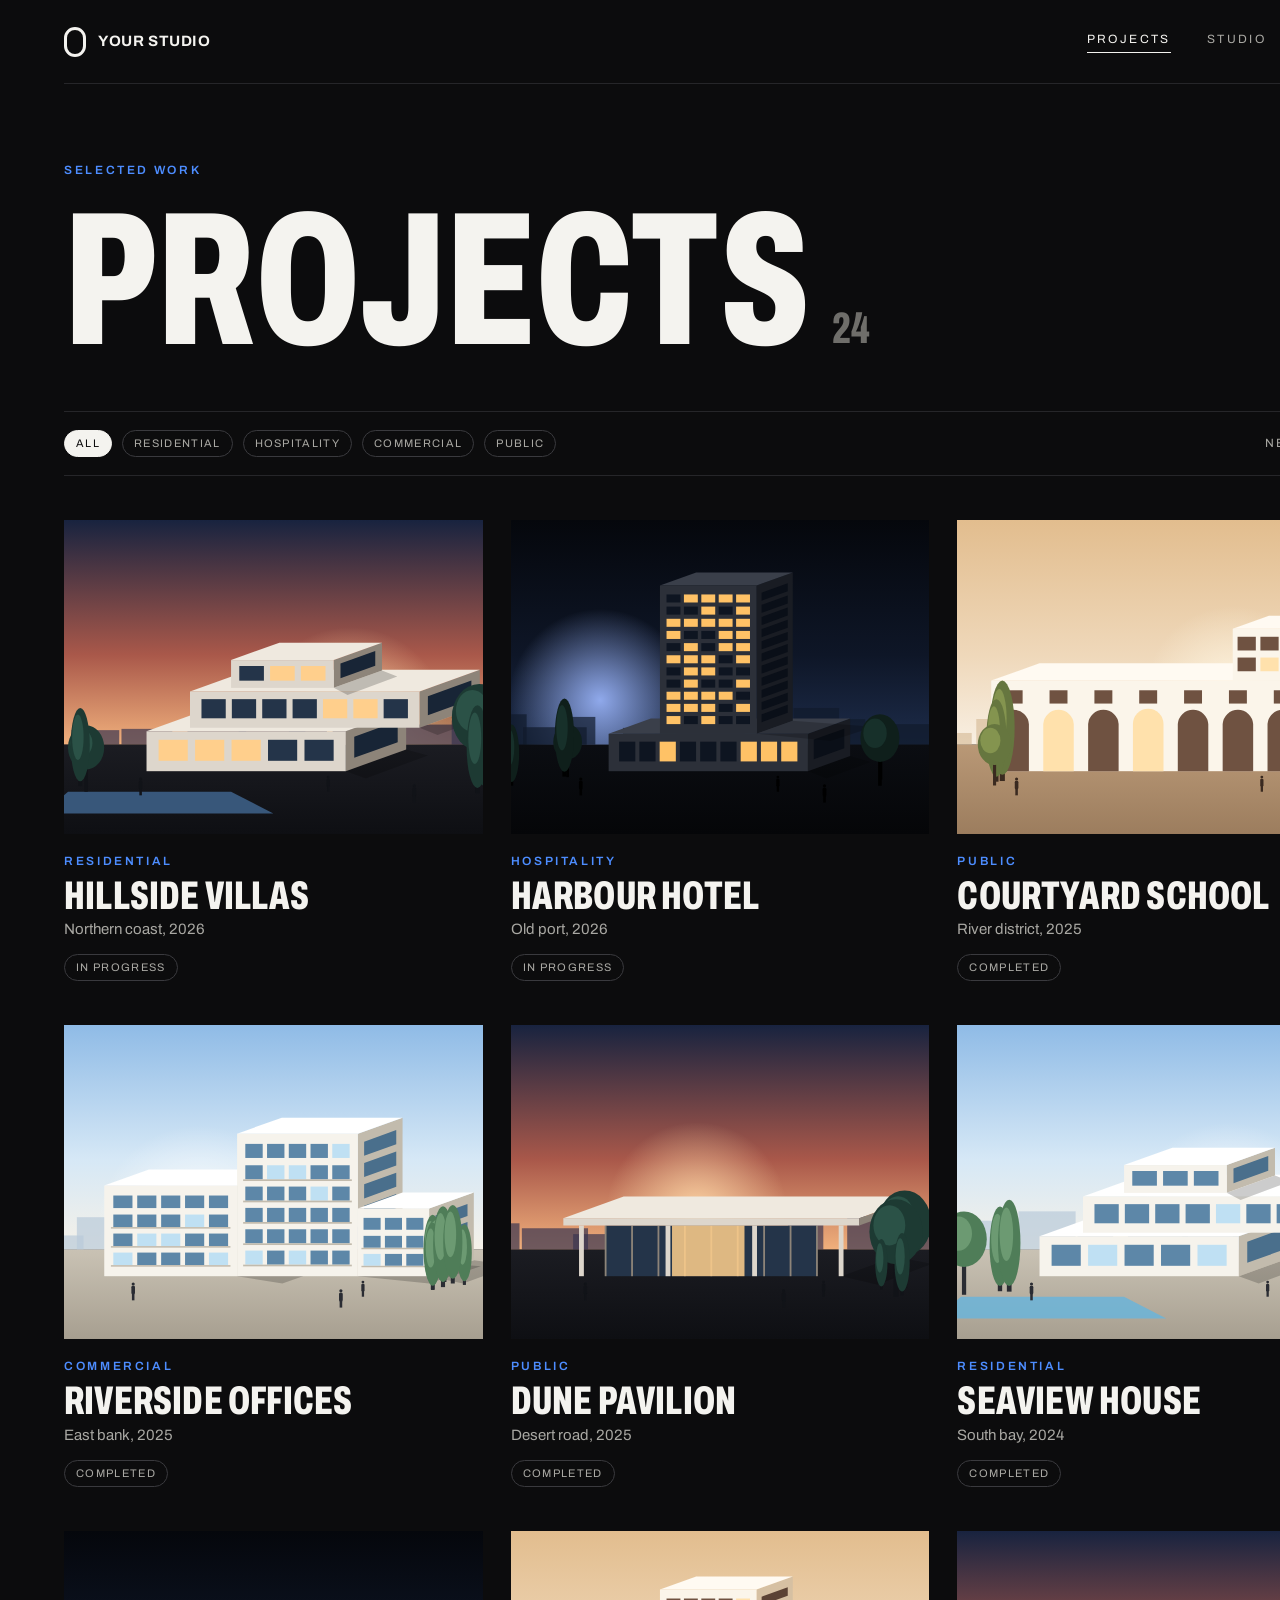
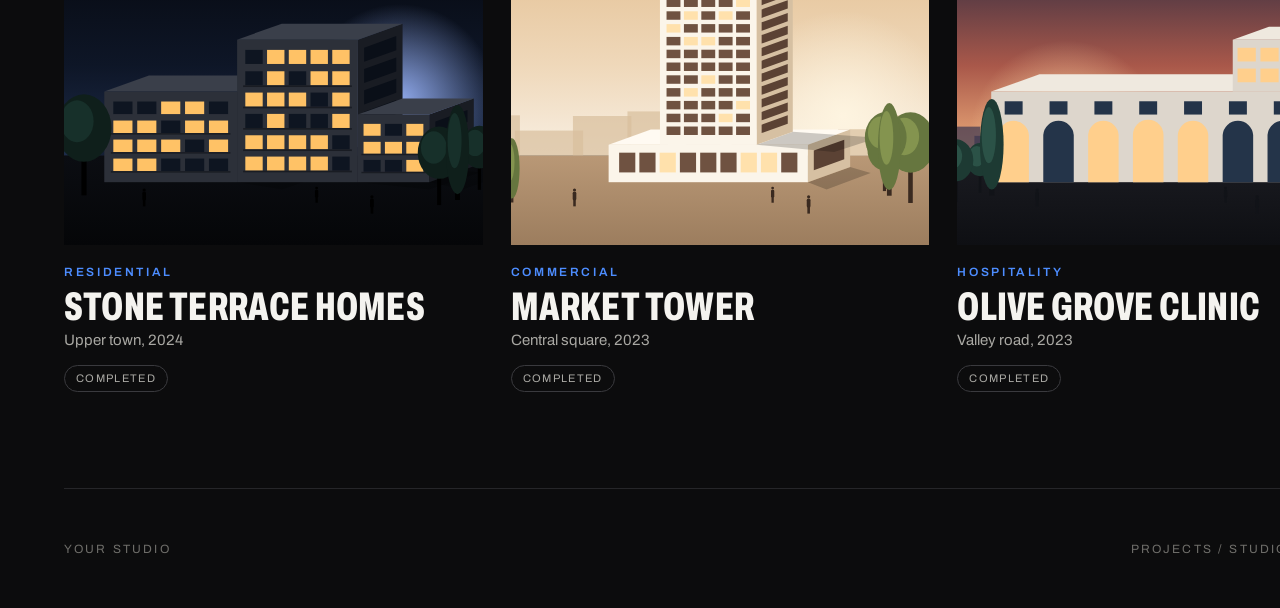
==== tools/mock-sites.html @ b78c70b3 "Build a realistic building, a zigzag Proton section, a security section and a live globe Building: t" ====
<!doctype html>
<html lang="en">
<head>
<meta charset="utf-8">
<title>Sample portfolio pages (source for the showcase images)</title>
<!--
  Three invented pages of a studio's portfolio website. They are captured to
  assets/showcase/*.webp by tools/capture.mjs and shown in the websites section.
  Every name, place and figure here is made up. The "photos" are drawn by the
  script at the bottom of this file.
  Open with ?p=projects, ?p=project or ?p=studio.
-->
<link rel="preconnect" href="https://fonts.googleapis.com">
<link rel="preconnect" href="https://fonts.gstatic.com" crossorigin>
<link href="https://fonts.googleapis.com/css2?family=Archivo:wdth,wght@62..125,100..900&display=swap" rel="stylesheet">
<style>
  :root { --bg: #0c0c0d; --panel: #141416; --ink: #f4f3ef; --ink2: #a9a8a3; --ink3: #6f6e6a; --line: #262629; --blue: #4d8dff; }
  * { box-sizing: border-box; }
  body { margin: 0; width: 1440px; background: var(--bg); color: var(--ink); font-family: "Archivo", sans-serif; font-size: 17px; line-height: 1.55; }
  .page { display: none; padding: 0 64px; }
  .page.on { display: block; }
  .cond { font-stretch: 64%; font-weight: 800; text-transform: uppercase; letter-spacing: .005em; line-height: .94; }
  .label { font-size: 12px; letter-spacing: .22em; text-transform: uppercase; color: var(--blue); font-weight: 600; }
  .muted { color: var(--ink2); }
  header { display: flex; align-items: center; height: 84px; border-bottom: 1px solid var(--line); }
  .mark { width: 22px; height: 30px; border: 3px solid var(--ink); border-radius: 11px; margin-right: 12px; }
  .brand { font-weight: 700; letter-spacing: .04em; font-size: 15px; }
  header nav { margin-left: auto; display: flex; gap: 36px; font-size: 12px; letter-spacing: .2em; text-transform: uppercase; color: var(--ink2); }
  header nav .on { color: var(--ink); border-bottom: 1px solid var(--ink); padding-bottom: 4px; }
  footer { display: flex; align-items: center; height: 120px; margin-top: 96px; border-top: 1px solid var(--line); font-size: 12px; letter-spacing: .18em; text-transform: uppercase; color: var(--ink3); }
  footer span:last-child { margin-left: auto; }
  .art { position: relative; overflow: hidden; background: #111; }
  .art svg { position: absolute; inset: 0; width: 100%; height: 100%; display: block; }
  .chip { display: inline-block; font-size: 11px; letter-spacing: .12em; text-transform: uppercase; padding: 4px 11px; border: 1px solid #3a3a3e; border-radius: 99px; color: var(--ink2); }

  /* projects */
  .p-head { display: flex; align-items: flex-end; padding: 72px 0 40px; }
  .p-head h1 { margin: 10px 0 0; font-size: 190px; }
  .p-head .count { margin-left: 22px; font-size: 44px; color: var(--ink3); padding-bottom: 22px; }
  .filters { display: flex; gap: 10px; align-items: center; padding: 18px 0; border-block: 1px solid var(--line); }
  .filters .chip.on { background: var(--ink); color: var(--bg); border-color: var(--ink); }
  .filters .sort { margin-left: auto; font-size: 12px; letter-spacing: .16em; text-transform: uppercase; color: var(--ink2); }
  .grid { display: grid; grid-template-columns: repeat(3, 1fr); gap: 44px 28px; padding-top: 44px; }
  .card .art { aspect-ratio: 4 / 3; }
  .card .label { display: block; margin: 18px 0 6px; }
  .card h3 { margin: 0 0 4px; font-size: 40px; }
  .card p { margin: 0 0 12px; color: var(--ink2); font-size: 15px; }

  /* project */
  .back { padding: 26px 0; font-size: 12px; letter-spacing: .18em; text-transform: uppercase; color: var(--ink2); }
  .hero { position: relative; }
  .hero .art { height: 640px; }
  .hero .over { position: absolute; left: 0; right: 0; bottom: 0; padding: 150px 44px 40px; background: linear-gradient(transparent, rgba(8, 8, 9, .86)); }
  .hero h1 { margin: 12px 0 0; font-size: 150px; }
  .facts { display: grid; grid-template-columns: repeat(5, 1fr); border-bottom: 1px solid var(--line); }
  .facts div { padding: 30px 0; }
  .facts b { display: block; font-size: 22px; font-weight: 600; margin-top: 6px; }
  .story { display: grid; grid-template-columns: 1fr 1.1fr; gap: 72px; padding: 72px 0; align-items: start; }
  .story p { margin: 0 0 18px; color: #d2d1cc; font-size: 19px; max-width: 30em; }
  .story .art { aspect-ratio: 16 / 11; border: 1px solid var(--line); }
  .gallery { display: grid; grid-template-columns: repeat(4, 1fr); gap: 16px; padding-top: 22px; }
  .gallery .art { aspect-ratio: 1 / 1; }
  .gallery .wide { grid-column: span 2; aspect-ratio: auto; }
  .cta { display: flex; align-items: center; padding: 84px 0 0; }
  .cta h2 { margin: 0; font-size: 84px; max-width: 9em; }
  .btn { margin-left: auto; font-size: 13px; letter-spacing: .2em; text-transform: uppercase; padding: 20px 34px; background: var(--blue); color: #fff; border-radius: 99px; font-weight: 600; }

  /* studio */
  .s-head { padding: 84px 0 56px; }
  .s-head h1 { margin: 16px 0 0; font-size: 136px; max-width: 9.6em; }
  .s-intro { display: grid; grid-template-columns: 0.8fr 1.2fr; gap: 72px; align-items: start; }
  .s-intro p { margin: 0; font-size: 22px; color: #d2d1cc; }
  .s-intro .art { aspect-ratio: 16 / 9; }
  .services { display: grid; grid-template-columns: repeat(4, 1fr); gap: 28px; padding: 84px 0 0; }
  .services div { border-top: 1px solid #3a3a3e; padding-top: 22px; }
  .services h3 { margin: 0 0 12px; font-size: 44px; }
  .services p { margin: 0; color: var(--ink2); font-size: 15.5px; }
  .numbers { display: grid; grid-template-columns: repeat(3, 1fr); margin-top: 84px; border-block: 1px solid var(--line); }
  .numbers div { padding: 44px 0; }
  .numbers b { display: block; font-size: 150px; }
  .offices { display: grid; grid-template-columns: 1fr 1fr; gap: 28px; padding-top: 72px; }
  .office { background: var(--panel); border: 1px solid var(--line); }
  .office .art { height: 260px; }
  .office div:last-child { padding: 26px 28px 30px; }
  .office h3 { margin: 0 0 6px; font-size: 44px; }
</style>
</head>
<body>

<section class="page" id="projects">
  <header><span class="mark"></span><span class="brand">YOUR STUDIO</span><nav><span class="on">Projects</span><span>Studio</span><span>Contact</span></nav></header>
  <div class="p-head"><div><span class="label">Selected work</span><h1 class="cond">Projects</h1></div><span class="count cond">24</span></div>
  <div class="filters"><span class="chip on">All</span><span class="chip">Residential</span><span class="chip">Hospitality</span><span class="chip">Commercial</span><span class="chip">Public</span><span class="sort">Newest first</span></div>
  <div class="grid">
    <div class="card"><div class="art" data-art="villa" data-pal="dusk" data-seed="3"></div><span class="label">Residential</span><h3 class="cond">Hillside Villas</h3><p>Northern coast, 2026</p><span class="chip">In progress</span></div>
    <div class="card"><div class="art" data-art="tower" data-pal="night" data-seed="8"></div><span class="label">Hospitality</span><h3 class="cond">Harbour Hotel</h3><p>Old port, 2026</p><span class="chip">In progress</span></div>
    <div class="card"><div class="art" data-art="arches" data-pal="sand" data-seed="5"></div><span class="label">Public</span><h3 class="cond">Courtyard School</h3><p>River district, 2025</p><span class="chip">Completed</span></div>
    <div class="card"><div class="art" data-art="block" data-pal="day" data-seed="12"></div><span class="label">Commercial</span><h3 class="cond">Riverside Offices</h3><p>East bank, 2025</p><span class="chip">Completed</span></div>
    <div class="card"><div class="art" data-art="pavilion" data-pal="dusk" data-seed="21"></div><span class="label">Public</span><h3 class="cond">Dune Pavilion</h3><p>Desert road, 2025</p><span class="chip">Completed</span></div>
    <div class="card"><div class="art" data-art="villa" data-pal="day" data-seed="17"></div><span class="label">Residential</span><h3 class="cond">Seaview House</h3><p>South bay, 2024</p><span class="chip">Completed</span></div>
    <div class="card"><div class="art" data-art="block" data-pal="night" data-seed="30"></div><span class="label">Residential</span><h3 class="cond">Stone Terrace Homes</h3><p>Upper town, 2024</p><span class="chip">Completed</span></div>
    <div class="card"><div class="art" data-art="tower" data-pal="sand" data-seed="41"></div><span class="label">Commercial</span><h3 class="cond">Market Tower</h3><p>Central square, 2023</p><span class="chip">Completed</span></div>
    <div class="card"><div class="art" data-art="arches" data-pal="dusk" data-seed="52"></div><span class="label">Hospitality</span><h3 class="cond">Olive Grove Clinic</h3><p>Valley road, 2023</p><span class="chip">Completed</span></div>
  </div>
  <footer><span>Your Studio</span><span>Projects / Studio / Contact</span></footer>
</section>

<section class="page" id="project">
  <header><span class="mark"></span><span class="brand">YOUR STUDIO</span><nav><span class="on">Projects</span><span>Studio</span><span>Contact</span></nav></header>
  <div class="back">&larr; All projects</div>
  <div class="hero"><div class="art" data-art="villa" data-pal="dusk" data-seed="3" data-wide="1"></div><div class="over"><span class="label">Residential / Northern coast</span><h1 class="cond">Hillside Villas</h1></div></div>
  <div class="facts">
    <div><span class="label">Status</span><b>In progress</b></div>
    <div><span class="label">Year</span><b>2026</b></div>
    <div><span class="label">Type</span><b>Residential</b></div>
    <div><span class="label">Homes</span><b>14 villas</b></div>
    <div><span class="label">Area</span><b>6,200 m&sup2;</b></div>
  </div>
  <div class="story">
    <div>
      <span class="label">The idea</span>
      <p style="margin-top:18px">Fourteen homes step down a west-facing slope, each one turned a few degrees so no terrace looks into another.</p>
      <p>Long horizontal roofs shade the glass through the afternoon and collect the evening light. Local stone anchors the lower floors to the hill.</p>
      <p>Cars stay at the top of the site. Everything below it is paths, gardens and water.</p>
    </div>
    <div class="art" data-art="plan" data-seed="4"></div>
  </div>
  <span class="label">Photos</span>
  <div class="gallery">
    <div class="art wide" data-art="villa" data-pal="day" data-seed="17"></div>
    <div class="art" data-art="interior" data-pal="dusk" data-seed="2"></div>
    <div class="art" data-art="pavilion" data-pal="sand" data-seed="9"></div>
    <div class="art" data-art="interior" data-pal="day" data-seed="6"></div>
    <div class="art" data-art="block" data-pal="dusk" data-seed="14"></div>
    <div class="art wide" data-art="villa" data-pal="night" data-seed="26"></div>
  </div>
  <div class="cta"><h2 class="cond">Planning homes on a slope of your own?</h2><span class="btn">Contact us</span></div>
  <footer><span>Your Studio</span><span>Next project: Harbour Hotel &rarr;</span></footer>
</section>

<section class="page" id="studio">
  <header><span class="mark"></span><span class="brand">YOUR STUDIO</span><nav><span>Projects</span><span class="on">Studio</span><span>Contact</span></nav></header>
  <div class="s-head"><span class="label">Studio</span><h1 class="cond">We design buildings people want to stay in.</h1></div>
  <div class="s-intro">
    <p>Architecture, interiors and the drawings that get them built. We stay with a project from the first sketch to the last site visit, in two offices and wherever the work takes us.</p>
    <div class="art" data-art="block" data-pal="day" data-seed="12" data-wide="1"></div>
  </div>
  <div class="services">
    <div><h3 class="cond">Architecture</h3><p>Concept, planning and full design for homes, hotels, offices and public buildings.</p></div>
    <div><h3 class="cond">Interiors</h3><p>Space planning, materials, lighting and furniture, designed together with the building.</p></div>
    <div><h3 class="cond">Execution files</h3><p>Coordinated drawings and schedules a contractor can price and build from.</p></div>
    <div><h3 class="cond">Site supervision</h3><p>Regular visits, clear reports and decisions made on site, until handover.</p></div>
  </div>
  <div class="numbers">
    <div><b class="cond">18</b><span class="label">Years in practice</span></div>
    <div><b class="cond">140</b><span class="label">Projects delivered</span></div>
    <div><b class="cond">9</b><span class="label">Countries</span></div>
  </div>
  <div class="offices">
    <div class="office"><div class="art" data-art="plan" data-seed="11"></div><div><span class="label">Head office</span><h3 class="cond">Coast office</h3><span class="muted">Harbour Street 12</span></div></div>
    <div class="office"><div class="art" data-art="arches" data-pal="sand" data-seed="5" data-wide="1"></div><div><span class="label">Second office</span><h3 class="cond">River office</h3><span class="muted">Mill Lane 4</span></div></div>
  </div>
  <footer><span>Your Studio</span><span>Projects / Studio / Contact</span></footer>
</section>

<script>
(function () {
  "use strict";
  var W = 800, H = 520;
  var PAL = {
    dusk: { sky: ["#18233f", "#a9584a", "#f0b07c"], sun: "#ffd9a8", far: "#3a3550", ground: "#1b1c22", gfade: "#0e0f13", wall: "#ddd6cc", roof: "#efe9df", shade: "#8d8479", glass: "#243449", glassS: "#182536", lit: "#ffcf8c", tree: "#1d3a33", tree2: "#2b5247", water: "#3c5f86", fig: "#111318", lamp: .5 },
    day: { sky: ["#8fbbe6", "#d6e8f6", "#f5f1e8"], sun: "#ffffff", far: "#b9cadb", ground: "#c9c2b4", gfade: "#a79f90", wall: "#f6f3ec", roof: "#ffffff", shade: "#c2bbad", glass: "#5d87a8", glassS: "#4a6f8c", lit: "#bfe0f3", tree: "#4f7d58", tree2: "#6c9a72", water: "#6fb4d6", fig: "#2a2c33", lamp: .15 },
    night: { sky: ["#05070c", "#0e1627", "#1d2c4a"], sun: "#9db8ff", far: "#101a2c", ground: "#0b0d12", gfade: "#050608", wall: "#2c3039", roof: "#3a3f4a", shade: "#191c23", glass: "#0e1521", glassS: "#0a0f18", lit: "#ffc266", tree: "#0f1f1b", tree2: "#17302a", water: "#16304f", fig: "#000", lamp: .62 },
    sand: { sky: ["#e2bd8e", "#efd8ba", "#f8efe2"], sun: "#fff6e2", far: "#d9bf9d", ground: "#b99876", gfade: "#9c7d5e", wall: "#fbf5ea", roof: "#fffaf2", shade: "#d6c0a2", glass: "#6f5241", glassS: "#5b4234", lit: "#ffe1ac", tree: "#66763f", tree2: "#84944f", water: "#7fb0b5", fig: "#3a2a20", lamp: .22 }
  };
  function rng(seed) { return function () { seed |= 0; seed = seed + 0x6D2B79F5 | 0; var t = Math.imul(seed ^ seed >>> 15, 1 | seed); t = t + Math.imul(t ^ t >>> 7, 61 | t) ^ t; return ((t ^ t >>> 14) >>> 0) / 4294967296; }; }
  function f(n) { return Math.round(n * 10) / 10; }
  function rect(x, y, w, h, fill, extra) { return '<rect x="' + f(x) + '" y="' + f(y) + '" width="' + f(w) + '" height="' + f(h) + '" fill="' + fill + '"' + (extra || "") + '/>'; }
  function poly(pts, fill, extra) { return '<polygon points="' + pts.map(function (p) { return f(p[0]) + "," + f(p[1]); }).join(" ") + '" fill="' + fill + '"' + (extra || "") + '/>'; }
  var K = 0.36;

  function vol(r, P, x, base, bw, bh, o) {
    var d = o.d, s = "", row, col;
    s += poly([[x + bw, base], [x + bw + d, base - d * K], [x + bw + d + bh * 0.55, base - d * K + 10], [x + bw + bh * 0.5, base + 12]], "rgba(0,0,0,.2)");
    s += poly([[x + bw, base], [x + bw + d, base - d * K], [x + bw + d, base - bh - d * K], [x + bw, base - bh]], P.shade);
    s += poly([[x, base - bh], [x + bw, base - bh], [x + bw + d, base - bh - d * K], [x + d, base - bh - d * K]], P.roof);
    s += rect(x, base - bh, bw, bh, P.wall);
    var mx = Math.min(14, bw * 0.05), my = Math.min(12, bh * 0.1), cw = (bw - 2 * mx) / o.cols, ch = (bh - 2 * my) / o.rows;
    for (row = 0; row < o.rows; row++) {
      for (col = 0; col < o.cols; col++) {
        s += rect(x + mx + col * cw + cw * 0.1, base - bh + my + row * ch + ch * 0.14, cw * 0.8, ch * 0.66, r() < P.lamp ? P.lit : P.glass);
      }
      var y0 = base - bh + my + row * ch + ch * 0.14;
      s += poly([[x + bw + d * 0.14, y0 - d * 0.14 * K], [x + bw + d * 0.86, y0 - d * 0.86 * K], [x + bw + d * 0.86, y0 - d * 0.86 * K + ch * 0.66], [x + bw + d * 0.14, y0 - d * 0.14 * K + ch * 0.66]], P.glassS);
      if (o.balcony && row > 0) s += rect(x + mx, y0 + ch * 0.66, bw - 2 * mx, Math.max(2, ch * 0.08), P.shade);
    }
    return s;
  }
  function tree(r, P, x, base, h, tall) {
    var rx = tall ? h * 0.12 : h * 0.27, ry = tall ? h * 0.46 : h * 0.33, cy = base - h * (tall ? 0.52 : 0.66);
    return rect(x - h * 0.025, base - h * 0.4, h * 0.05, h * 0.4, P.fig) +
      '<ellipse cx="' + f(x) + '" cy="' + f(cy) + '" rx="' + f(rx) + '" ry="' + f(ry) + '" fill="' + P.tree + '"/>' +
      '<ellipse cx="' + f(x - rx * 0.25) + '" cy="' + f(cy - ry * 0.2) + '" rx="' + f(rx * 0.6) + '" ry="' + f(ry * 0.62) + '" fill="' + P.tree2 + '"/>';
  }
  function person(P, x, base, h) {
    return '<circle cx="' + f(x) + '" cy="' + f(base - h * 0.9) + '" r="' + f(h * 0.085) + '" fill="' + P.fig + '"/>' +
      rect(x - h * 0.1, base - h * 0.8, h * 0.2, h * 0.48, P.fig, ' rx="' + f(h * 0.08) + '"') + rect(x - h * 0.07, base - h * 0.36, h * 0.14, h * 0.36, P.fig);
  }

  function exterior(type, P, seed) {
    var r = rng(seed), id = "g" + type + seed, hz = 372, s = "", i;
    s += '<defs><linearGradient id="' + id + 's" x1="0" y1="0" x2="0" y2="1"><stop offset="0" stop-color="' + P.sky[0] + '"/><stop offset=".6" stop-color="' + P.sky[1] + '"/><stop offset="1" stop-color="' + P.sky[2] + '"/></linearGradient>' +
      '<radialGradient id="' + id + 'u"><stop offset="0" stop-color="' + P.sun + '" stop-opacity=".9"/><stop offset="1" stop-color="' + P.sun + '" stop-opacity="0"/></radialGradient>' +
      '<linearGradient id="' + id + 'g" x1="0" y1="0" x2="0" y2="1"><stop offset="0" stop-color="' + P.ground + '"/><stop offset="1" stop-color="' + P.gfade + '"/></linearGradient></defs>';
    s += rect(0, 0, W, hz, "url(#" + id + "s)");
    s += '<circle cx="' + f(110 + r() * 580) + '" cy="' + f(hz - 30 - r() * 70) + '" r="' + f(130 + r() * 70) + '" fill="url(#' + id + 'u)"/>';
    for (i = 0; i < 10; i++) { var fw = 40 + r() * 80, fh = 14 + r() * 62; s += rect(i * 88 - 30 + r() * 30, hz - fh, fw, fh, P.far, ' opacity=".7"'); }
    s += rect(0, hz, W, H - hz, "url(#" + id + "g)");
    var base = hz + 44;
    if (type === "tower") {
      s += vol(r, P, 215, base, 330, 62, { cols: 9, rows: 1, d: 70 });
      s += vol(r, P, 300, base - 62, 160, 230 + r() * 50, { cols: 5, rows: 11, d: 60 });
    } else if (type === "villa") {
      s += poly([[60, base + 34], [330, base + 34], [400, base + 70], [20, base + 70]], P.water, ' opacity=".9"');
      s += vol(r, P, 190, base, 330, 66, { cols: 5, rows: 1, d: 100 });
      s += vol(r, P, 262, base - 72, 380, 60, { cols: 7, rows: 1, d: 100 });
      s += vol(r, P, 330, base - 138, 170, 46, { cols: 3, rows: 1, d: 80 });
    } else if (type === "block") {
      s += vol(r, P, 120, base, 220, 150, { cols: 5, rows: 4, d: 74, balcony: true });
      s += vol(r, P, 340, base, 200, 236, { cols: 5, rows: 6, d: 74, balcony: true });
      s += vol(r, P, 540, base, 118, 112, { cols: 3, rows: 3, d: 74, balcony: true });
    } else if (type === "pavilion") {
      var px = 170, pw = 430, ph = 96;
      s += poly([[px + pw, base], [px + pw + 90, base - 90 * K], [px + pw + 150, base - 90 * K + 12], [px + pw + 60, base + 14]], "rgba(0,0,0,.2)");
      s += rect(px + 40, base - ph + 12, pw - 80, ph - 12, P.glass);
      for (i = 0; i < 9; i++) s += rect(px + 40 + i * ((pw - 80) / 8) - 1.5, base - ph + 12, 3, ph - 12, P.shade);
      s += rect(px + 150, base - ph + 12, 120, ph - 12, P.lit, ' opacity=".85"');
      s += poly([[px - 30, base - ph], [px + pw + 30, base - ph], [px + pw + 130, base - ph - 100 * K], [px + 70, base - ph - 100 * K]], P.roof);
      s += rect(px - 30, base - ph, pw + 60, 12, P.wall);
      s += poly([[px + pw + 30, base - ph], [px + pw + 130, base - ph - 100 * K], [px + pw + 130, base - ph - 100 * K + 12], [px + pw + 30, base - ph + 12]], P.shade);
      for (i = 0; i < 4; i++) s += rect(px + i * (pw / 3) - 4, base - ph + 12, 8, ph - 12, P.wall);
    } else {
      var ax = 110, aw = 520, ah = 150, n = 7, cw = aw / n;
      s += poly([[ax + aw, base], [ax + aw + 80, base - 80 * K], [ax + aw + 160, base - 80 * K + 12], [ax + aw + 80, base + 14]], "rgba(0,0,0,.2)");
      s += poly([[ax + aw, base], [ax + aw + 80, base - 80 * K], [ax + aw + 80, base - ah - 80 * K], [ax + aw, base - ah]], P.shade);
      s += poly([[ax, base - ah], [ax + aw, base - ah], [ax + aw + 80, base - ah - 80 * K], [ax + 80, base - ah - 80 * K]], P.roof);
      s += rect(ax, base - ah, aw, ah, P.wall);
      for (i = 0; i < n; i++) {
        var x0 = ax + i * cw + cw * 0.16, x1 = ax + (i + 1) * cw - cw * 0.16, rr = (x1 - x0) / 2, top = base - 78;
        s += '<path d="M' + f(x0) + " " + f(base) + " V" + f(top) + " A" + f(rr) + " " + f(rr) + " 0 0 1 " + f(x1) + " " + f(top) + " V" + f(base) + ' Z" fill="' + (r() < P.lamp + 0.15 ? P.lit : P.glass) + '"/>';
        s += rect(ax + i * cw + cw * 0.3, base - ah + 16, cw * 0.4, 22, P.glass);
      }
      s += vol(r, P, ax + aw - 120, base - ah, 84, 86, { cols: 2, rows: 2, d: 60 });
    }
    var count = 4 + Math.floor(r() * 3);
    for (i = 0; i < count; i++) {
      var left = r() < 0.5, tx = left ? 20 + r() * 130 : 650 + r() * 130;
      s += tree(r, P, tx, base + 8 + r() * 30, 80 + r() * 90, r() < 0.45);
    }
    s += person(P, 150 + r() * 40, base + 40, 30) + person(P, 470 + r() * 120, base + 34, 27) + person(P, 500 + r() * 140, base + 52, 31);
    return s;
  }

  function interior(P, seed) {
    var r = rng(seed), id = "i" + seed, s = "";
    var warm = P === PAL.dusk || P === PAL.sand || P === PAL.night;
    var wall = warm ? "#cdbfae" : "#e9e6df", wl = warm ? "#a99a88" : "#d2cec4", fl = warm ? "#6b5646" : "#b9a68d", ce = warm ? "#e2d8ca" : "#f7f5ef";
    s += '<defs><linearGradient id="' + id + 's" x1="0" y1="0" x2="0" y2="1"><stop offset="0" stop-color="' + P.sky[0] + '"/><stop offset="1" stop-color="' + P.sky[2] + '"/></linearGradient></defs>';
    s += rect(0, 0, W, H, wall);
    s += poly([[0, 0], [800, 0], [590, 120], [210, 120]], ce) + poly([[0, 520], [800, 520], [590, 392], [210, 392]], fl);
    s += poly([[0, 0], [210, 120], [210, 392], [0, 520]], wl) + poly([[800, 0], [590, 120], [590, 392], [800, 520]], wl, ' opacity=".8"');
    s += rect(250, 150, 300, 205, "url(#" + id + "s)");
    s += rect(248, 300, 304, 55, P.far, ' opacity=".6"');
    [250, 350, 450, 548].forEach(function (x) { s += rect(x - 2, 150, 4, 205, "#2a2622"); });
    s += rect(250, 148, 300, 4, "#2a2622") + rect(250, 353, 300, 4, "#2a2622");
    s += poly([[250, 392], [550, 392], [700, 520], [150, 520]], "#fff", ' opacity=".13"');
    s += '<ellipse cx="400" cy="462" rx="210" ry="34" fill="' + (warm ? "#3c5a66" : "#c98a5a") + '" opacity=".75"/>';
    s += rect(70, 420, 250, 62, warm ? "#d8c6ac" : "#3f5c6b", ' rx="14"') + rect(70, 396, 250, 36, warm ? "#c9b599" : "#36505d", ' rx="12"');
    s += rect(430, 452, 150, 14, "#2a2622", ' rx="3"') + rect(446, 466, 6, 30, "#2a2622") + rect(558, 466, 6, 30, "#2a2622");
    s += rect(399, 60, 2, 96, "#2a2622") + '<circle cx="400" cy="170" r="' + f(16 + r() * 8) + '" fill="' + P.lit + '"/>';
    s += rect(650, 440, 44, 50, "#2a2622", ' rx="4"') + '<ellipse cx="672" cy="410" rx="34" ry="46" fill="' + P.tree + '"/><ellipse cx="660" cy="398" rx="20" ry="30" fill="' + P.tree2 + '"/>';
    s += poly([[60, 150], [150, 190], [150, 300], [60, 290]], "#2a2622") + poly([[68, 162], [142, 196], [142, 292], [68, 282]], P.sky[1]);
    return s;
  }

  function plan(seed) {
    var r = rng(seed), ink = "#e8ecf2", blue = "#4d8dff", s = rect(0, 0, W, H, "#0f1216"), i;
    for (i = 0; i < 20; i++) s += rect(i * 44, 0, 1, H, "#fff", ' opacity=".04"');
    for (i = 0; i < 13; i++) s += rect(0, i * 44, W, 1, "#fff", ' opacity=".04"');
    var L = function (d, w, c, dash) { return '<path d="' + d + '" fill="none" stroke="' + (c || ink) + '" stroke-width="' + w + '"' + (dash ? ' stroke-dasharray="' + dash + '"' : "") + '/>'; };
    s += L("M150 130 H520 V230 H650 V400 H150 Z", 7);
    s += L("M330 130 V270 M150 270 H420 M420 230 V400 M520 230 H420 M520 315 H650", 3.5);
    s += L("M330 300 a40 40 0 0 1 40 -30 M420 340 a34 34 0 0 0 -34 34 M565 315 a30 30 0 0 1 30 30", 1.4);
    for (i = 0; i < 9; i++) s += L("M" + (438 + i * 9) + " 240 V300", 1.2);
    s += L("M170 150 h90 v70 h-90 Z M350 150 h120 v44 h-120 Z M170 300 h140 v80 h-140 Z M540 250 h90 v44 h-90 Z", 1.2, "#8f97a3");
    s += L("M650 400 H720 V250 H650", 1.6, ink, "7 6");
    s += L("M150 96 H520 M150 88 V104 M330 88 V104 M520 88 V104 M110 130 V400 M102 130 H118 M102 270 H118 M102 400 H118", 1.3, blue);
    [[150, 440, "A"], [330, 440, "B"], [520, 440, "C"], [650, 440, "D"]].forEach(function (g) {
      s += L("M" + g[0] + " 400 V424", 1, blue, "4 4") + '<circle cx="' + g[0] + '" cy="' + g[1] + '" r="14" fill="none" stroke="' + blue + '" stroke-width="1.3"/>' +
        '<text x="' + g[0] + '" y="' + (g[1] + 5) + '" fill="' + blue + '" font-family="Archivo, sans-serif" font-size="14" text-anchor="middle">' + g[2] + "</text>";
    });
    s += '<text x="335" y="84" fill="' + blue + '" font-family="Archivo, sans-serif" font-size="13" text-anchor="middle">' + (11 + Math.floor(r() * 6)) + '.40</text>';
    s += '<circle cx="716" cy="118" r="20" fill="none" stroke="' + ink + '" stroke-width="1.3"/>' + poly([[716, 100], [724, 126], [716, 120], [708, 126]], ink);
    return s;
  }

  var page = (new URLSearchParams(location.search).get("p")) || "projects";
  var el = document.getElementById(page) || document.getElementById("projects");
  el.classList.add("on");
  Array.prototype.forEach.call(el.querySelectorAll("[data-art]"), function (node) {
    var type = node.getAttribute("data-art"), seed = Number(node.getAttribute("data-seed")) || 1, P = PAL[node.getAttribute("data-pal") || "dusk"];
    var body = type === "plan" ? plan(seed) : (type === "interior" ? interior(P, seed) : exterior(type, P, seed));
    node.innerHTML = '<svg viewBox="0 0 ' + W + " " + H + '" preserveAspectRatio="xMidYMid slice" xmlns="http://www.w3.org/2000/svg">' + body + "</svg>";
  });
})();
</script>
</body>
</html>
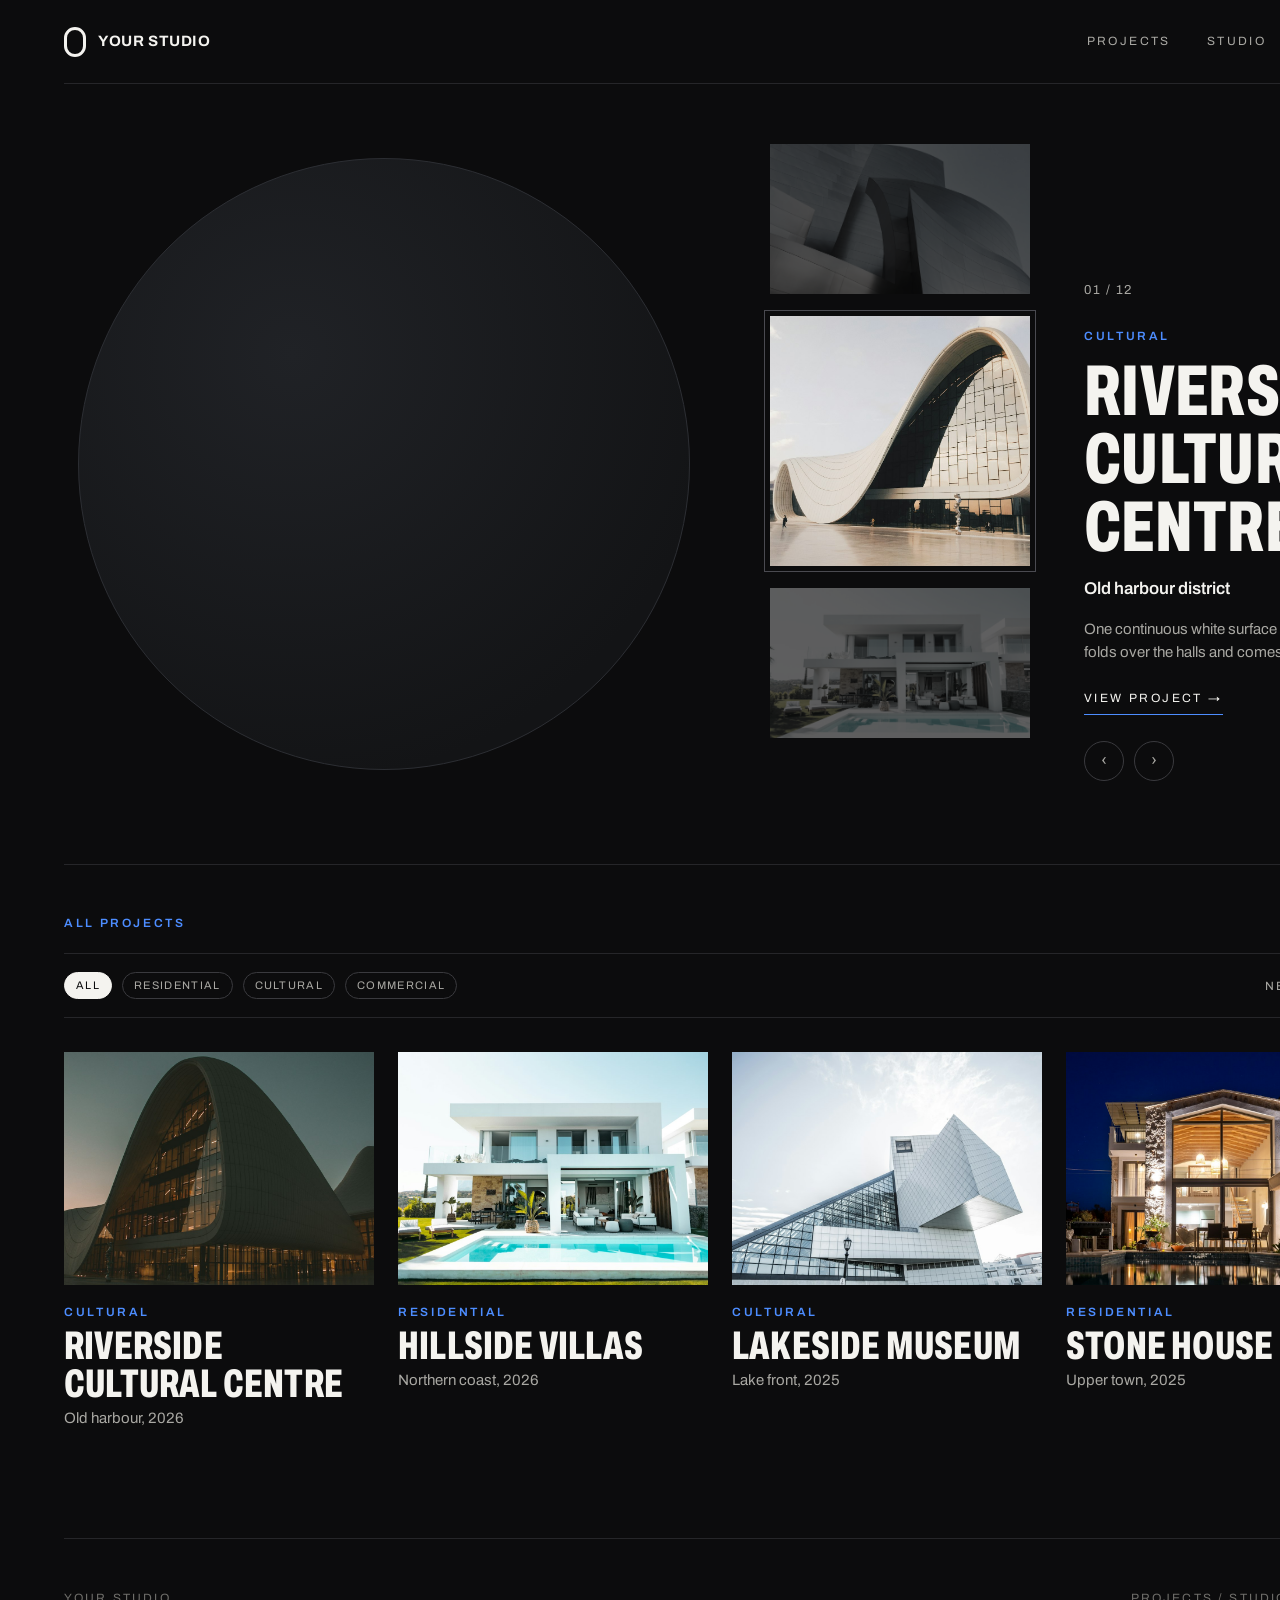
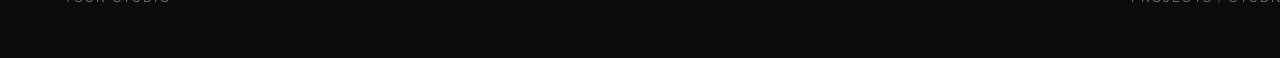
==== commit 947f9a83: "Rename the product to Firmitas, rebuild the security section, the globe and the showcase Name: the p" ====
--- a/tools/mock-sites.html
+++ b/tools/mock-sites.html
@@ -4,11 +4,14 @@
 <meta charset="utf-8">
 <title>Sample portfolio pages (source for the showcase images)</title>
 <!--
-  Three invented pages of a studio's portfolio website. They are captured to
+  Four invented pages of a studio's portfolio website. They are captured to
   assets/showcase/*.webp by tools/capture.mjs and shown in the websites section.
-  Every name, place and figure here is made up. The "photos" are drawn by the
-  script at the bottom of this file.
-  Open with ?p=projects, ?p=project or ?p=studio.
+  The studio, the project names, the places and the figures are made up.
+  The photos are free photos of real buildings (see tools/photos/CREDITS.md).
+  Open with ?p=home, ?p=projects, ?p=project or ?p=studio.
+
+  On the home page the round area on the left is left almost empty on purpose:
+  the landing page draws a live globe over it (js/globe.js).
 -->
 <link rel="preconnect" href="https://fonts.googleapis.com">
 <link rel="preconnect" href="https://fonts.gstatic.com" crossorigin>
@@ -29,9 +32,29 @@
   header nav .on { color: var(--ink); border-bottom: 1px solid var(--ink); padding-bottom: 4px; }
   footer { display: flex; align-items: center; height: 120px; margin-top: 96px; border-top: 1px solid var(--line); font-size: 12px; letter-spacing: .18em; text-transform: uppercase; color: var(--ink3); }
   footer span:last-child { margin-left: auto; }
-  .art { position: relative; overflow: hidden; background: #111; }
+  .ph { background: #111 center / cover no-repeat; }
+  .art { position: relative; overflow: hidden; background: #0f1216; }
   .art svg { position: absolute; inset: 0; width: 100%; height: 100%; display: block; }
   .chip { display: inline-block; font-size: 11px; letter-spacing: .12em; text-transform: uppercase; padding: 4px 11px; border: 1px solid #3a3a3e; border-radius: 99px; color: var(--ink2); }
+
+  /* home */
+  .h-main { position: relative; height: 780px; }
+  .h-globe { position: absolute; left: -10px; top: 50px; width: 660px; height: 660px; display: grid; place-items: center; }
+  .h-globe i { width: 612px; height: 612px; border-radius: 50%; background: radial-gradient(circle at 35% 32%, #202226, #131416 75%); border: 1px solid #2c2e33; }
+  .h-strip { position: absolute; left: 706px; top: 60px; width: 260px; display: grid; gap: 22px; }
+  .h-strip .ph { height: 150px; opacity: .34; filter: grayscale(.7); }
+  .h-strip .ph.on { height: 250px; opacity: 1; filter: none; outline: 1px solid #4a4a50; outline-offset: 5px; }
+  .h-info { position: absolute; left: 1020px; top: 196px; width: 356px; }
+  .h-info .count { font-size: 13px; letter-spacing: .12em; color: var(--ink2); margin-bottom: 22px; }
+  .h-info h1 { margin: 10px 0 14px; font-size: 72px; }
+  .h-info .place { font-weight: 600; margin-bottom: 16px; }
+  .h-info p { margin: 0 0 20px; color: var(--ink2); font-size: 15px; }
+  .h-info .view { display: inline-block; font-size: 12px; letter-spacing: .2em; text-transform: uppercase; padding-bottom: 6px; border-bottom: 1px solid var(--blue); }
+  .h-info .arrows { display: flex; gap: 10px; margin-top: 26px; }
+  .h-info .arrows span { width: 40px; height: 40px; border: 1px solid #3a3a3e; border-radius: 50%; display: grid; place-items: center; color: var(--ink2); }
+  .h-all { border-top: 1px solid var(--line); padding-top: 44px; }
+  .grid4 { display: grid; grid-template-columns: repeat(4, 1fr); gap: 36px 24px; padding-top: 34px; }
+  .grid4 .ph { aspect-ratio: 4 / 5; }
 
   /* projects */
   .p-head { display: flex; align-items: flex-end; padding: 72px 0 40px; }
@@ -41,7 +64,7 @@
   .filters .chip.on { background: var(--ink); color: var(--bg); border-color: var(--ink); }
   .filters .sort { margin-left: auto; font-size: 12px; letter-spacing: .16em; text-transform: uppercase; color: var(--ink2); }
   .grid { display: grid; grid-template-columns: repeat(3, 1fr); gap: 44px 28px; padding-top: 44px; }
-  .card .art { aspect-ratio: 4 / 3; }
+  .card .ph { aspect-ratio: 4 / 3; }
   .card .label { display: block; margin: 18px 0 6px; }
   .card h3 { margin: 0 0 4px; font-size: 40px; }
   .card p { margin: 0 0 12px; color: var(--ink2); font-size: 15px; }
@@ -49,8 +72,8 @@
   /* project */
   .back { padding: 26px 0; font-size: 12px; letter-spacing: .18em; text-transform: uppercase; color: var(--ink2); }
   .hero { position: relative; }
-  .hero .art { height: 640px; }
-  .hero .over { position: absolute; left: 0; right: 0; bottom: 0; padding: 150px 44px 40px; background: linear-gradient(transparent, rgba(8, 8, 9, .86)); }
+  .hero .ph { height: 660px; }
+  .hero .over { position: absolute; left: 0; right: 0; bottom: 0; padding: 170px 44px 40px; background: linear-gradient(transparent, rgba(8, 8, 9, .9)); }
   .hero h1 { margin: 12px 0 0; font-size: 150px; }
   .facts { display: grid; grid-template-columns: repeat(5, 1fr); border-bottom: 1px solid var(--line); }
   .facts div { padding: 30px 0; }
@@ -59,7 +82,7 @@
   .story p { margin: 0 0 18px; color: #d2d1cc; font-size: 19px; max-width: 30em; }
   .story .art { aspect-ratio: 16 / 11; border: 1px solid var(--line); }
   .gallery { display: grid; grid-template-columns: repeat(4, 1fr); gap: 16px; padding-top: 22px; }
-  .gallery .art { aspect-ratio: 1 / 1; }
+  .gallery .ph { aspect-ratio: 1 / 1; }
   .gallery .wide { grid-column: span 2; aspect-ratio: auto; }
   .cta { display: flex; align-items: center; padding: 84px 0 0; }
   .cta h2 { margin: 0; font-size: 84px; max-width: 9em; }
@@ -70,7 +93,7 @@
   .s-head h1 { margin: 16px 0 0; font-size: 136px; max-width: 9.6em; }
   .s-intro { display: grid; grid-template-columns: 0.8fr 1.2fr; gap: 72px; align-items: start; }
   .s-intro p { margin: 0; font-size: 22px; color: #d2d1cc; }
-  .s-intro .art { aspect-ratio: 16 / 9; }
+  .s-intro .ph { aspect-ratio: 16 / 9; }
   .services { display: grid; grid-template-columns: repeat(4, 1fr); gap: 28px; padding: 84px 0 0; }
   .services div { border-top: 1px solid #3a3a3e; padding-top: 22px; }
   .services h3 { margin: 0 0 12px; font-size: 44px; }
@@ -80,27 +103,59 @@
   .numbers b { display: block; font-size: 150px; }
   .offices { display: grid; grid-template-columns: 1fr 1fr; gap: 28px; padding-top: 72px; }
   .office { background: var(--panel); border: 1px solid var(--line); }
-  .office .art { height: 260px; }
+  .office .art, .office .ph { height: 260px; }
   .office div:last-child { padding: 26px 28px 30px; }
   .office h3 { margin: 0 0 6px; font-size: 44px; }
 </style>
 </head>
 <body>
 
+<section class="page" id="home">
+  <header><span class="mark"></span><span class="brand">YOUR STUDIO</span><nav><span>Projects</span><span>Studio</span><span>Contact</span></nav></header>
+  <div class="h-main">
+    <div class="h-globe"><i></i></div>
+    <div class="h-strip">
+      <div class="ph" style="background-image:url(photos/steel.jpg)"></div>
+      <div class="ph on" style="background-image:url(photos/culture-white.jpg)"></div>
+      <div class="ph" style="background-image:url(photos/villa-white.jpg)"></div>
+    </div>
+    <div class="h-info">
+      <div class="count">01 / 12</div>
+      <span class="label">Cultural</span>
+      <h1 class="cond">Riverside Cultural Centre</h1>
+      <div class="place">Old harbour district</div>
+      <p>One continuous white surface rises from the plaza, folds over the halls and comes back down as the roof.</p>
+      <span class="view">View project &rarr;</span>
+      <div class="arrows"><span>&lsaquo;</span><span>&rsaquo;</span></div>
+    </div>
+  </div>
+  <div class="h-all">
+    <span class="label">All projects</span>
+    <div class="filters" style="margin-top:18px"><span class="chip on">All</span><span class="chip">Residential</span><span class="chip">Cultural</span><span class="chip">Commercial</span><span class="sort">Newest first</span></div>
+    <div class="grid4">
+      <div class="card"><div class="ph" style="background-image:url(photos/culture-dusk.jpg)"></div><span class="label">Cultural</span><h3 class="cond">Riverside Cultural Centre</h3><p>Old harbour, 2026</p></div>
+      <div class="card"><div class="ph" style="background-image:url(photos/villa-white.jpg)"></div><span class="label">Residential</span><h3 class="cond">Hillside Villas</h3><p>Northern coast, 2026</p></div>
+      <div class="card"><div class="ph" style="background-image:url(photos/pyramid.jpg)"></div><span class="label">Cultural</span><h3 class="cond">Lakeside Museum</h3><p>Lake front, 2025</p></div>
+      <div class="card"><div class="ph" style="background-image:url(photos/house-night.jpg)"></div><span class="label">Residential</span><h3 class="cond">Stone House</h3><p>Upper town, 2025</p></div>
+    </div>
+  </div>
+  <footer><span>Your Studio</span><span>Projects / Studio / Contact</span></footer>
+</section>
+
 <section class="page" id="projects">
   <header><span class="mark"></span><span class="brand">YOUR STUDIO</span><nav><span class="on">Projects</span><span>Studio</span><span>Contact</span></nav></header>
-  <div class="p-head"><div><span class="label">Selected work</span><h1 class="cond">Projects</h1></div><span class="count cond">24</span></div>
-  <div class="filters"><span class="chip on">All</span><span class="chip">Residential</span><span class="chip">Hospitality</span><span class="chip">Commercial</span><span class="chip">Public</span><span class="sort">Newest first</span></div>
+  <div class="p-head"><div><span class="label">Selected work</span><h1 class="cond">Projects</h1></div><span class="count cond">12</span></div>
+  <div class="filters"><span class="chip on">All</span><span class="chip">Residential</span><span class="chip">Cultural</span><span class="chip">Commercial</span><span class="chip">Public</span><span class="sort">Newest first</span></div>
   <div class="grid">
-    <div class="card"><div class="art" data-art="villa" data-pal="dusk" data-seed="3"></div><span class="label">Residential</span><h3 class="cond">Hillside Villas</h3><p>Northern coast, 2026</p><span class="chip">In progress</span></div>
-    <div class="card"><div class="art" data-art="tower" data-pal="night" data-seed="8"></div><span class="label">Hospitality</span><h3 class="cond">Harbour Hotel</h3><p>Old port, 2026</p><span class="chip">In progress</span></div>
-    <div class="card"><div class="art" data-art="arches" data-pal="sand" data-seed="5"></div><span class="label">Public</span><h3 class="cond">Courtyard School</h3><p>River district, 2025</p><span class="chip">Completed</span></div>
-    <div class="card"><div class="art" data-art="block" data-pal="day" data-seed="12"></div><span class="label">Commercial</span><h3 class="cond">Riverside Offices</h3><p>East bank, 2025</p><span class="chip">Completed</span></div>
-    <div class="card"><div class="art" data-art="pavilion" data-pal="dusk" data-seed="21"></div><span class="label">Public</span><h3 class="cond">Dune Pavilion</h3><p>Desert road, 2025</p><span class="chip">Completed</span></div>
-    <div class="card"><div class="art" data-art="villa" data-pal="day" data-seed="17"></div><span class="label">Residential</span><h3 class="cond">Seaview House</h3><p>South bay, 2024</p><span class="chip">Completed</span></div>
-    <div class="card"><div class="art" data-art="block" data-pal="night" data-seed="30"></div><span class="label">Residential</span><h3 class="cond">Stone Terrace Homes</h3><p>Upper town, 2024</p><span class="chip">Completed</span></div>
-    <div class="card"><div class="art" data-art="tower" data-pal="sand" data-seed="41"></div><span class="label">Commercial</span><h3 class="cond">Market Tower</h3><p>Central square, 2023</p><span class="chip">Completed</span></div>
-    <div class="card"><div class="art" data-art="arches" data-pal="dusk" data-seed="52"></div><span class="label">Hospitality</span><h3 class="cond">Olive Grove Clinic</h3><p>Valley road, 2023</p><span class="chip">Completed</span></div>
+    <div class="card"><div class="ph" style="background-image:url(photos/culture-white.jpg)"></div><span class="label">Cultural</span><h3 class="cond">Riverside Cultural Centre</h3><p>Old harbour, 2026</p><span class="chip">In progress</span></div>
+    <div class="card"><div class="ph" style="background-image:url(photos/villa-white.jpg)"></div><span class="label">Residential</span><h3 class="cond">Hillside Villas</h3><p>Northern coast, 2026</p><span class="chip">In progress</span></div>
+    <div class="card"><div class="ph" style="background-image:url(photos/steel.jpg)"></div><span class="label">Cultural</span><h3 class="cond">Harbour Concert Hall</h3><p>West quay, 2025</p><span class="chip">Completed</span></div>
+    <div class="card"><div class="ph" style="background-image:url(photos/villa-palms.jpg)"></div><span class="label">Residential</span><h3 class="cond">Palm Residence</h3><p>South bay, 2025</p><span class="chip">Completed</span></div>
+    <div class="card"><div class="ph" style="background-image:url(photos/pyramid.jpg)"></div><span class="label">Cultural</span><h3 class="cond">Lakeside Museum</h3><p>Lake front, 2025</p><span class="chip">Completed</span></div>
+    <div class="card"><div class="ph" style="background-image:url(photos/villa-terrace.jpg)"></div><span class="label">Residential</span><h3 class="cond">Terrace House</h3><p>Valley road, 2024</p><span class="chip">Completed</span></div>
+    <div class="card"><div class="ph" style="background-image:url(photos/green-roof.jpg)"></div><span class="label">Commercial</span><h3 class="cond">Garden Campus</h3><p>East bank, 2024</p><span class="chip">Completed</span></div>
+    <div class="card"><div class="ph" style="background-image:url(photos/house-night.jpg)"></div><span class="label">Residential</span><h3 class="cond">Stone House</h3><p>Upper town, 2024</p><span class="chip">Completed</span></div>
+    <div class="card"><div class="ph" style="background-image:url(photos/curve-glass.jpg)"></div><span class="label">Commercial</span><h3 class="cond">Courtyard Offices</h3><p>Central square, 2023</p><span class="chip">Completed</span></div>
   </div>
   <footer><span>Your Studio</span><span>Projects / Studio / Contact</span></footer>
 </section>
@@ -108,7 +163,7 @@
 <section class="page" id="project">
   <header><span class="mark"></span><span class="brand">YOUR STUDIO</span><nav><span class="on">Projects</span><span>Studio</span><span>Contact</span></nav></header>
   <div class="back">&larr; All projects</div>
-  <div class="hero"><div class="art" data-art="villa" data-pal="dusk" data-seed="3" data-wide="1"></div><div class="over"><span class="label">Residential / Northern coast</span><h1 class="cond">Hillside Villas</h1></div></div>
+  <div class="hero"><div class="ph" style="background-image:url(photos/villa-white.jpg)"></div><div class="over"><span class="label">Residential / Northern coast</span><h1 class="cond">Hillside Villas</h1></div></div>
   <div class="facts">
     <div><span class="label">Status</span><b>In progress</b></div>
     <div><span class="label">Year</span><b>2026</b></div>
@@ -127,15 +182,15 @@
   </div>
   <span class="label">Photos</span>
   <div class="gallery">
-    <div class="art wide" data-art="villa" data-pal="day" data-seed="17"></div>
-    <div class="art" data-art="interior" data-pal="dusk" data-seed="2"></div>
-    <div class="art" data-art="pavilion" data-pal="sand" data-seed="9"></div>
-    <div class="art" data-art="interior" data-pal="day" data-seed="6"></div>
-    <div class="art" data-art="block" data-pal="dusk" data-seed="14"></div>
-    <div class="art wide" data-art="villa" data-pal="night" data-seed="26"></div>
+    <div class="ph wide" style="background-image:url(photos/villa-pool.jpg)"></div>
+    <div class="ph" style="background-image:url(photos/interior-living.jpg)"></div>
+    <div class="ph" style="background-image:url(photos/interior-wood.jpg)"></div>
+    <div class="ph" style="background-image:url(photos/villa-terrace.jpg)"></div>
+    <div class="ph" style="background-image:url(photos/house-long.jpg)"></div>
+    <div class="ph wide" style="background-image:url(photos/villa-hill.jpg)"></div>
   </div>
   <div class="cta"><h2 class="cond">Planning homes on a slope of your own?</h2><span class="btn">Contact us</span></div>
-  <footer><span>Your Studio</span><span>Next project: Harbour Hotel &rarr;</span></footer>
+  <footer><span>Your Studio</span><span>Next project: Harbour Concert Hall &rarr;</span></footer>
 </section>
 
 <section class="page" id="studio">
@@ -143,7 +198,7 @@
   <div class="s-head"><span class="label">Studio</span><h1 class="cond">We design buildings people want to stay in.</h1></div>
   <div class="s-intro">
     <p>Architecture, interiors and the drawings that get them built. We stay with a project from the first sketch to the last site visit, in two offices and wherever the work takes us.</p>
-    <div class="art" data-art="block" data-pal="day" data-seed="12" data-wide="1"></div>
+    <div class="ph" style="background-image:url(photos/curve-glass.jpg)"></div>
   </div>
   <div class="services">
     <div><h3 class="cond">Architecture</h3><p>Concept, planning and full design for homes, hotels, offices and public buildings.</p></div>
@@ -158,7 +213,7 @@
   </div>
   <div class="offices">
     <div class="office"><div class="art" data-art="plan" data-seed="11"></div><div><span class="label">Head office</span><h3 class="cond">Coast office</h3><span class="muted">Harbour Street 12</span></div></div>
-    <div class="office"><div class="art" data-art="arches" data-pal="sand" data-seed="5" data-wide="1"></div><div><span class="label">Second office</span><h3 class="cond">River office</h3><span class="muted">Mill Lane 4</span></div></div>
+    <div class="office"><div class="ph" style="background-image:url(photos/culture-wide.jpg)"></div><div><span class="label">Second office</span><h3 class="cond">River office</h3><span class="muted">Mill Lane 4</span></div></div>
   </div>
   <footer><span>Your Studio</span><span>Projects / Studio / Contact</span></footer>
 </section>
@@ -166,127 +221,13 @@
 <script>
 (function () {
   "use strict";
-  var W = 800, H = 520;
-  var PAL = {
-    dusk: { sky: ["#18233f", "#a9584a", "#f0b07c"], sun: "#ffd9a8", far: "#3a3550", ground: "#1b1c22", gfade: "#0e0f13", wall: "#ddd6cc", roof: "#efe9df", shade: "#8d8479", glass: "#243449", glassS: "#182536", lit: "#ffcf8c", tree: "#1d3a33", tree2: "#2b5247", water: "#3c5f86", fig: "#111318", lamp: .5 },
-    day: { sky: ["#8fbbe6", "#d6e8f6", "#f5f1e8"], sun: "#ffffff", far: "#b9cadb", ground: "#c9c2b4", gfade: "#a79f90", wall: "#f6f3ec", roof: "#ffffff", shade: "#c2bbad", glass: "#5d87a8", glassS: "#4a6f8c", lit: "#bfe0f3", tree: "#4f7d58", tree2: "#6c9a72", water: "#6fb4d6", fig: "#2a2c33", lamp: .15 },
-    night: { sky: ["#05070c", "#0e1627", "#1d2c4a"], sun: "#9db8ff", far: "#101a2c", ground: "#0b0d12", gfade: "#050608", wall: "#2c3039", roof: "#3a3f4a", shade: "#191c23", glass: "#0e1521", glassS: "#0a0f18", lit: "#ffc266", tree: "#0f1f1b", tree2: "#17302a", water: "#16304f", fig: "#000", lamp: .62 },
-    sand: { sky: ["#e2bd8e", "#efd8ba", "#f8efe2"], sun: "#fff6e2", far: "#d9bf9d", ground: "#b99876", gfade: "#9c7d5e", wall: "#fbf5ea", roof: "#fffaf2", shade: "#d6c0a2", glass: "#6f5241", glassS: "#5b4234", lit: "#ffe1ac", tree: "#66763f", tree2: "#84944f", water: "#7fb0b5", fig: "#3a2a20", lamp: .22 }
-  };
+  // A floor plan drawn as a line drawing, used where a page shows a drawing instead of a photo.
   function rng(seed) { return function () { seed |= 0; seed = seed + 0x6D2B79F5 | 0; var t = Math.imul(seed ^ seed >>> 15, 1 | seed); t = t + Math.imul(t ^ t >>> 7, 61 | t) ^ t; return ((t ^ t >>> 14) >>> 0) / 4294967296; }; }
-  function f(n) { return Math.round(n * 10) / 10; }
-  function rect(x, y, w, h, fill, extra) { return '<rect x="' + f(x) + '" y="' + f(y) + '" width="' + f(w) + '" height="' + f(h) + '" fill="' + fill + '"' + (extra || "") + '/>'; }
-  function poly(pts, fill, extra) { return '<polygon points="' + pts.map(function (p) { return f(p[0]) + "," + f(p[1]); }).join(" ") + '" fill="' + fill + '"' + (extra || "") + '/>'; }
-  var K = 0.36;
-
-  function vol(r, P, x, base, bw, bh, o) {
-    var d = o.d, s = "", row, col;
-    s += poly([[x + bw, base], [x + bw + d, base - d * K], [x + bw + d + bh * 0.55, base - d * K + 10], [x + bw + bh * 0.5, base + 12]], "rgba(0,0,0,.2)");
-    s += poly([[x + bw, base], [x + bw + d, base - d * K], [x + bw + d, base - bh - d * K], [x + bw, base - bh]], P.shade);
-    s += poly([[x, base - bh], [x + bw, base - bh], [x + bw + d, base - bh - d * K], [x + d, base - bh - d * K]], P.roof);
-    s += rect(x, base - bh, bw, bh, P.wall);
-    var mx = Math.min(14, bw * 0.05), my = Math.min(12, bh * 0.1), cw = (bw - 2 * mx) / o.cols, ch = (bh - 2 * my) / o.rows;
-    for (row = 0; row < o.rows; row++) {
-      for (col = 0; col < o.cols; col++) {
-        s += rect(x + mx + col * cw + cw * 0.1, base - bh + my + row * ch + ch * 0.14, cw * 0.8, ch * 0.66, r() < P.lamp ? P.lit : P.glass);
-      }
-      var y0 = base - bh + my + row * ch + ch * 0.14;
-      s += poly([[x + bw + d * 0.14, y0 - d * 0.14 * K], [x + bw + d * 0.86, y0 - d * 0.86 * K], [x + bw + d * 0.86, y0 - d * 0.86 * K + ch * 0.66], [x + bw + d * 0.14, y0 - d * 0.14 * K + ch * 0.66]], P.glassS);
-      if (o.balcony && row > 0) s += rect(x + mx, y0 + ch * 0.66, bw - 2 * mx, Math.max(2, ch * 0.08), P.shade);
-    }
-    return s;
-  }
-  function tree(r, P, x, base, h, tall) {
-    var rx = tall ? h * 0.12 : h * 0.27, ry = tall ? h * 0.46 : h * 0.33, cy = base - h * (tall ? 0.52 : 0.66);
-    return rect(x - h * 0.025, base - h * 0.4, h * 0.05, h * 0.4, P.fig) +
-      '<ellipse cx="' + f(x) + '" cy="' + f(cy) + '" rx="' + f(rx) + '" ry="' + f(ry) + '" fill="' + P.tree + '"/>' +
-      '<ellipse cx="' + f(x - rx * 0.25) + '" cy="' + f(cy - ry * 0.2) + '" rx="' + f(rx * 0.6) + '" ry="' + f(ry * 0.62) + '" fill="' + P.tree2 + '"/>';
-  }
-  function person(P, x, base, h) {
-    return '<circle cx="' + f(x) + '" cy="' + f(base - h * 0.9) + '" r="' + f(h * 0.085) + '" fill="' + P.fig + '"/>' +
-      rect(x - h * 0.1, base - h * 0.8, h * 0.2, h * 0.48, P.fig, ' rx="' + f(h * 0.08) + '"') + rect(x - h * 0.07, base - h * 0.36, h * 0.14, h * 0.36, P.fig);
-  }
-
-  function exterior(type, P, seed) {
-    var r = rng(seed), id = "g" + type + seed, hz = 372, s = "", i;
-    s += '<defs><linearGradient id="' + id + 's" x1="0" y1="0" x2="0" y2="1"><stop offset="0" stop-color="' + P.sky[0] + '"/><stop offset=".6" stop-color="' + P.sky[1] + '"/><stop offset="1" stop-color="' + P.sky[2] + '"/></linearGradient>' +
-      '<radialGradient id="' + id + 'u"><stop offset="0" stop-color="' + P.sun + '" stop-opacity=".9"/><stop offset="1" stop-color="' + P.sun + '" stop-opacity="0"/></radialGradient>' +
-      '<linearGradient id="' + id + 'g" x1="0" y1="0" x2="0" y2="1"><stop offset="0" stop-color="' + P.ground + '"/><stop offset="1" stop-color="' + P.gfade + '"/></linearGradient></defs>';
-    s += rect(0, 0, W, hz, "url(#" + id + "s)");
-    s += '<circle cx="' + f(110 + r() * 580) + '" cy="' + f(hz - 30 - r() * 70) + '" r="' + f(130 + r() * 70) + '" fill="url(#' + id + 'u)"/>';
-    for (i = 0; i < 10; i++) { var fw = 40 + r() * 80, fh = 14 + r() * 62; s += rect(i * 88 - 30 + r() * 30, hz - fh, fw, fh, P.far, ' opacity=".7"'); }
-    s += rect(0, hz, W, H - hz, "url(#" + id + "g)");
-    var base = hz + 44;
-    if (type === "tower") {
-      s += vol(r, P, 215, base, 330, 62, { cols: 9, rows: 1, d: 70 });
-      s += vol(r, P, 300, base - 62, 160, 230 + r() * 50, { cols: 5, rows: 11, d: 60 });
-    } else if (type === "villa") {
-      s += poly([[60, base + 34], [330, base + 34], [400, base + 70], [20, base + 70]], P.water, ' opacity=".9"');
-      s += vol(r, P, 190, base, 330, 66, { cols: 5, rows: 1, d: 100 });
-      s += vol(r, P, 262, base - 72, 380, 60, { cols: 7, rows: 1, d: 100 });
-      s += vol(r, P, 330, base - 138, 170, 46, { cols: 3, rows: 1, d: 80 });
-    } else if (type === "block") {
-      s += vol(r, P, 120, base, 220, 150, { cols: 5, rows: 4, d: 74, balcony: true });
-      s += vol(r, P, 340, base, 200, 236, { cols: 5, rows: 6, d: 74, balcony: true });
-      s += vol(r, P, 540, base, 118, 112, { cols: 3, rows: 3, d: 74, balcony: true });
-    } else if (type === "pavilion") {
-      var px = 170, pw = 430, ph = 96;
-      s += poly([[px + pw, base], [px + pw + 90, base - 90 * K], [px + pw + 150, base - 90 * K + 12], [px + pw + 60, base + 14]], "rgba(0,0,0,.2)");
-      s += rect(px + 40, base - ph + 12, pw - 80, ph - 12, P.glass);
-      for (i = 0; i < 9; i++) s += rect(px + 40 + i * ((pw - 80) / 8) - 1.5, base - ph + 12, 3, ph - 12, P.shade);
-      s += rect(px + 150, base - ph + 12, 120, ph - 12, P.lit, ' opacity=".85"');
-      s += poly([[px - 30, base - ph], [px + pw + 30, base - ph], [px + pw + 130, base - ph - 100 * K], [px + 70, base - ph - 100 * K]], P.roof);
-      s += rect(px - 30, base - ph, pw + 60, 12, P.wall);
-      s += poly([[px + pw + 30, base - ph], [px + pw + 130, base - ph - 100 * K], [px + pw + 130, base - ph - 100 * K + 12], [px + pw + 30, base - ph + 12]], P.shade);
-      for (i = 0; i < 4; i++) s += rect(px + i * (pw / 3) - 4, base - ph + 12, 8, ph - 12, P.wall);
-    } else {
-      var ax = 110, aw = 520, ah = 150, n = 7, cw = aw / n;
-      s += poly([[ax + aw, base], [ax + aw + 80, base - 80 * K], [ax + aw + 160, base - 80 * K + 12], [ax + aw + 80, base + 14]], "rgba(0,0,0,.2)");
-      s += poly([[ax + aw, base], [ax + aw + 80, base - 80 * K], [ax + aw + 80, base - ah - 80 * K], [ax + aw, base - ah]], P.shade);
-      s += poly([[ax, base - ah], [ax + aw, base - ah], [ax + aw + 80, base - ah - 80 * K], [ax + 80, base - ah - 80 * K]], P.roof);
-      s += rect(ax, base - ah, aw, ah, P.wall);
-      for (i = 0; i < n; i++) {
-        var x0 = ax + i * cw + cw * 0.16, x1 = ax + (i + 1) * cw - cw * 0.16, rr = (x1 - x0) / 2, top = base - 78;
-        s += '<path d="M' + f(x0) + " " + f(base) + " V" + f(top) + " A" + f(rr) + " " + f(rr) + " 0 0 1 " + f(x1) + " " + f(top) + " V" + f(base) + ' Z" fill="' + (r() < P.lamp + 0.15 ? P.lit : P.glass) + '"/>';
-        s += rect(ax + i * cw + cw * 0.3, base - ah + 16, cw * 0.4, 22, P.glass);
-      }
-      s += vol(r, P, ax + aw - 120, base - ah, 84, 86, { cols: 2, rows: 2, d: 60 });
-    }
-    var count = 4 + Math.floor(r() * 3);
-    for (i = 0; i < count; i++) {
-      var left = r() < 0.5, tx = left ? 20 + r() * 130 : 650 + r() * 130;
-      s += tree(r, P, tx, base + 8 + r() * 30, 80 + r() * 90, r() < 0.45);
-    }
-    s += person(P, 150 + r() * 40, base + 40, 30) + person(P, 470 + r() * 120, base + 34, 27) + person(P, 500 + r() * 140, base + 52, 31);
-    return s;
-  }
-
-  function interior(P, seed) {
-    var r = rng(seed), id = "i" + seed, s = "";
-    var warm = P === PAL.dusk || P === PAL.sand || P === PAL.night;
-    var wall = warm ? "#cdbfae" : "#e9e6df", wl = warm ? "#a99a88" : "#d2cec4", fl = warm ? "#6b5646" : "#b9a68d", ce = warm ? "#e2d8ca" : "#f7f5ef";
-    s += '<defs><linearGradient id="' + id + 's" x1="0" y1="0" x2="0" y2="1"><stop offset="0" stop-color="' + P.sky[0] + '"/><stop offset="1" stop-color="' + P.sky[2] + '"/></linearGradient></defs>';
-    s += rect(0, 0, W, H, wall);
-    s += poly([[0, 0], [800, 0], [590, 120], [210, 120]], ce) + poly([[0, 520], [800, 520], [590, 392], [210, 392]], fl);
-    s += poly([[0, 0], [210, 120], [210, 392], [0, 520]], wl) + poly([[800, 0], [590, 120], [590, 392], [800, 520]], wl, ' opacity=".8"');
-    s += rect(250, 150, 300, 205, "url(#" + id + "s)");
-    s += rect(248, 300, 304, 55, P.far, ' opacity=".6"');
-    [250, 350, 450, 548].forEach(function (x) { s += rect(x - 2, 150, 4, 205, "#2a2622"); });
-    s += rect(250, 148, 300, 4, "#2a2622") + rect(250, 353, 300, 4, "#2a2622");
-    s += poly([[250, 392], [550, 392], [700, 520], [150, 520]], "#fff", ' opacity=".13"');
-    s += '<ellipse cx="400" cy="462" rx="210" ry="34" fill="' + (warm ? "#3c5a66" : "#c98a5a") + '" opacity=".75"/>';
-    s += rect(70, 420, 250, 62, warm ? "#d8c6ac" : "#3f5c6b", ' rx="14"') + rect(70, 396, 250, 36, warm ? "#c9b599" : "#36505d", ' rx="12"');
-    s += rect(430, 452, 150, 14, "#2a2622", ' rx="3"') + rect(446, 466, 6, 30, "#2a2622") + rect(558, 466, 6, 30, "#2a2622");
-    s += rect(399, 60, 2, 96, "#2a2622") + '<circle cx="400" cy="170" r="' + f(16 + r() * 8) + '" fill="' + P.lit + '"/>';
-    s += rect(650, 440, 44, 50, "#2a2622", ' rx="4"') + '<ellipse cx="672" cy="410" rx="34" ry="46" fill="' + P.tree + '"/><ellipse cx="660" cy="398" rx="20" ry="30" fill="' + P.tree2 + '"/>';
-    s += poly([[60, 150], [150, 190], [150, 300], [60, 290]], "#2a2622") + poly([[68, 162], [142, 196], [142, 292], [68, 282]], P.sky[1]);
-    return s;
-  }
-
   function plan(seed) {
-    var r = rng(seed), ink = "#e8ecf2", blue = "#4d8dff", s = rect(0, 0, W, H, "#0f1216"), i;
-    for (i = 0; i < 20; i++) s += rect(i * 44, 0, 1, H, "#fff", ' opacity=".04"');
-    for (i = 0; i < 13; i++) s += rect(0, i * 44, W, 1, "#fff", ' opacity=".04"');
+    var r = rng(seed), ink = "#e8ecf2", blue = "#4d8dff", W = 800, H = 520, i;
+    var s = '<rect width="' + W + '" height="' + H + '" fill="#0f1216"/>';
+    for (i = 0; i < 20; i++) s += '<rect x="' + i * 44 + '" y="0" width="1" height="' + H + '" fill="#fff" opacity=".04"/>';
+    for (i = 0; i < 13; i++) s += '<rect x="0" y="' + i * 44 + '" width="' + W + '" height="1" fill="#fff" opacity=".04"/>';
     var L = function (d, w, c, dash) { return '<path d="' + d + '" fill="none" stroke="' + (c || ink) + '" stroke-width="' + w + '"' + (dash ? ' stroke-dasharray="' + dash + '"' : "") + '/>'; };
     s += L("M150 130 H520 V230 H650 V400 H150 Z", 7);
     s += L("M330 130 V270 M150 270 H420 M420 230 V400 M520 230 H420 M520 315 H650", 3.5);
@@ -295,22 +236,19 @@
     s += L("M170 150 h90 v70 h-90 Z M350 150 h120 v44 h-120 Z M170 300 h140 v80 h-140 Z M540 250 h90 v44 h-90 Z", 1.2, "#8f97a3");
     s += L("M650 400 H720 V250 H650", 1.6, ink, "7 6");
     s += L("M150 96 H520 M150 88 V104 M330 88 V104 M520 88 V104 M110 130 V400 M102 130 H118 M102 270 H118 M102 400 H118", 1.3, blue);
-    [[150, 440, "A"], [330, 440, "B"], [520, 440, "C"], [650, 440, "D"]].forEach(function (g) {
-      s += L("M" + g[0] + " 400 V424", 1, blue, "4 4") + '<circle cx="' + g[0] + '" cy="' + g[1] + '" r="14" fill="none" stroke="' + blue + '" stroke-width="1.3"/>' +
-        '<text x="' + g[0] + '" y="' + (g[1] + 5) + '" fill="' + blue + '" font-family="Archivo, sans-serif" font-size="14" text-anchor="middle">' + g[2] + "</text>";
+    [[150, "A"], [330, "B"], [520, "C"], [650, "D"]].forEach(function (g) {
+      s += L("M" + g[0] + " 400 V424", 1, blue, "4 4") + '<circle cx="' + g[0] + '" cy="440" r="14" fill="none" stroke="' + blue + '" stroke-width="1.3"/>' +
+        '<text x="' + g[0] + '" y="445" fill="' + blue + '" font-family="Archivo, sans-serif" font-size="14" text-anchor="middle">' + g[1] + "</text>";
     });
     s += '<text x="335" y="84" fill="' + blue + '" font-family="Archivo, sans-serif" font-size="13" text-anchor="middle">' + (11 + Math.floor(r() * 6)) + '.40</text>';
-    s += '<circle cx="716" cy="118" r="20" fill="none" stroke="' + ink + '" stroke-width="1.3"/>' + poly([[716, 100], [724, 126], [716, 120], [708, 126]], ink);
-    return s;
+    s += '<circle cx="716" cy="118" r="20" fill="none" stroke="' + ink + '" stroke-width="1.3"/><polygon points="716,100 724,126 716,120 708,126" fill="' + ink + '"/>';
+    return '<svg viewBox="0 0 ' + W + " " + H + '" preserveAspectRatio="xMidYMid slice" xmlns="http://www.w3.org/2000/svg">' + s + "</svg>";
   }
-
-  var page = (new URLSearchParams(location.search).get("p")) || "projects";
-  var el = document.getElementById(page) || document.getElementById("projects");
+  var page = (new URLSearchParams(location.search).get("p")) || "home";
+  var el = document.getElementById(page) || document.getElementById("home");
   el.classList.add("on");
-  Array.prototype.forEach.call(el.querySelectorAll("[data-art]"), function (node) {
-    var type = node.getAttribute("data-art"), seed = Number(node.getAttribute("data-seed")) || 1, P = PAL[node.getAttribute("data-pal") || "dusk"];
-    var body = type === "plan" ? plan(seed) : (type === "interior" ? interior(P, seed) : exterior(type, P, seed));
-    node.innerHTML = '<svg viewBox="0 0 ' + W + " " + H + '" preserveAspectRatio="xMidYMid slice" xmlns="http://www.w3.org/2000/svg">' + body + "</svg>";
+  Array.prototype.forEach.call(el.querySelectorAll('[data-art="plan"]'), function (node) {
+    node.innerHTML = plan(Number(node.getAttribute("data-seed")) || 1);
   });
 })();
 </script>
